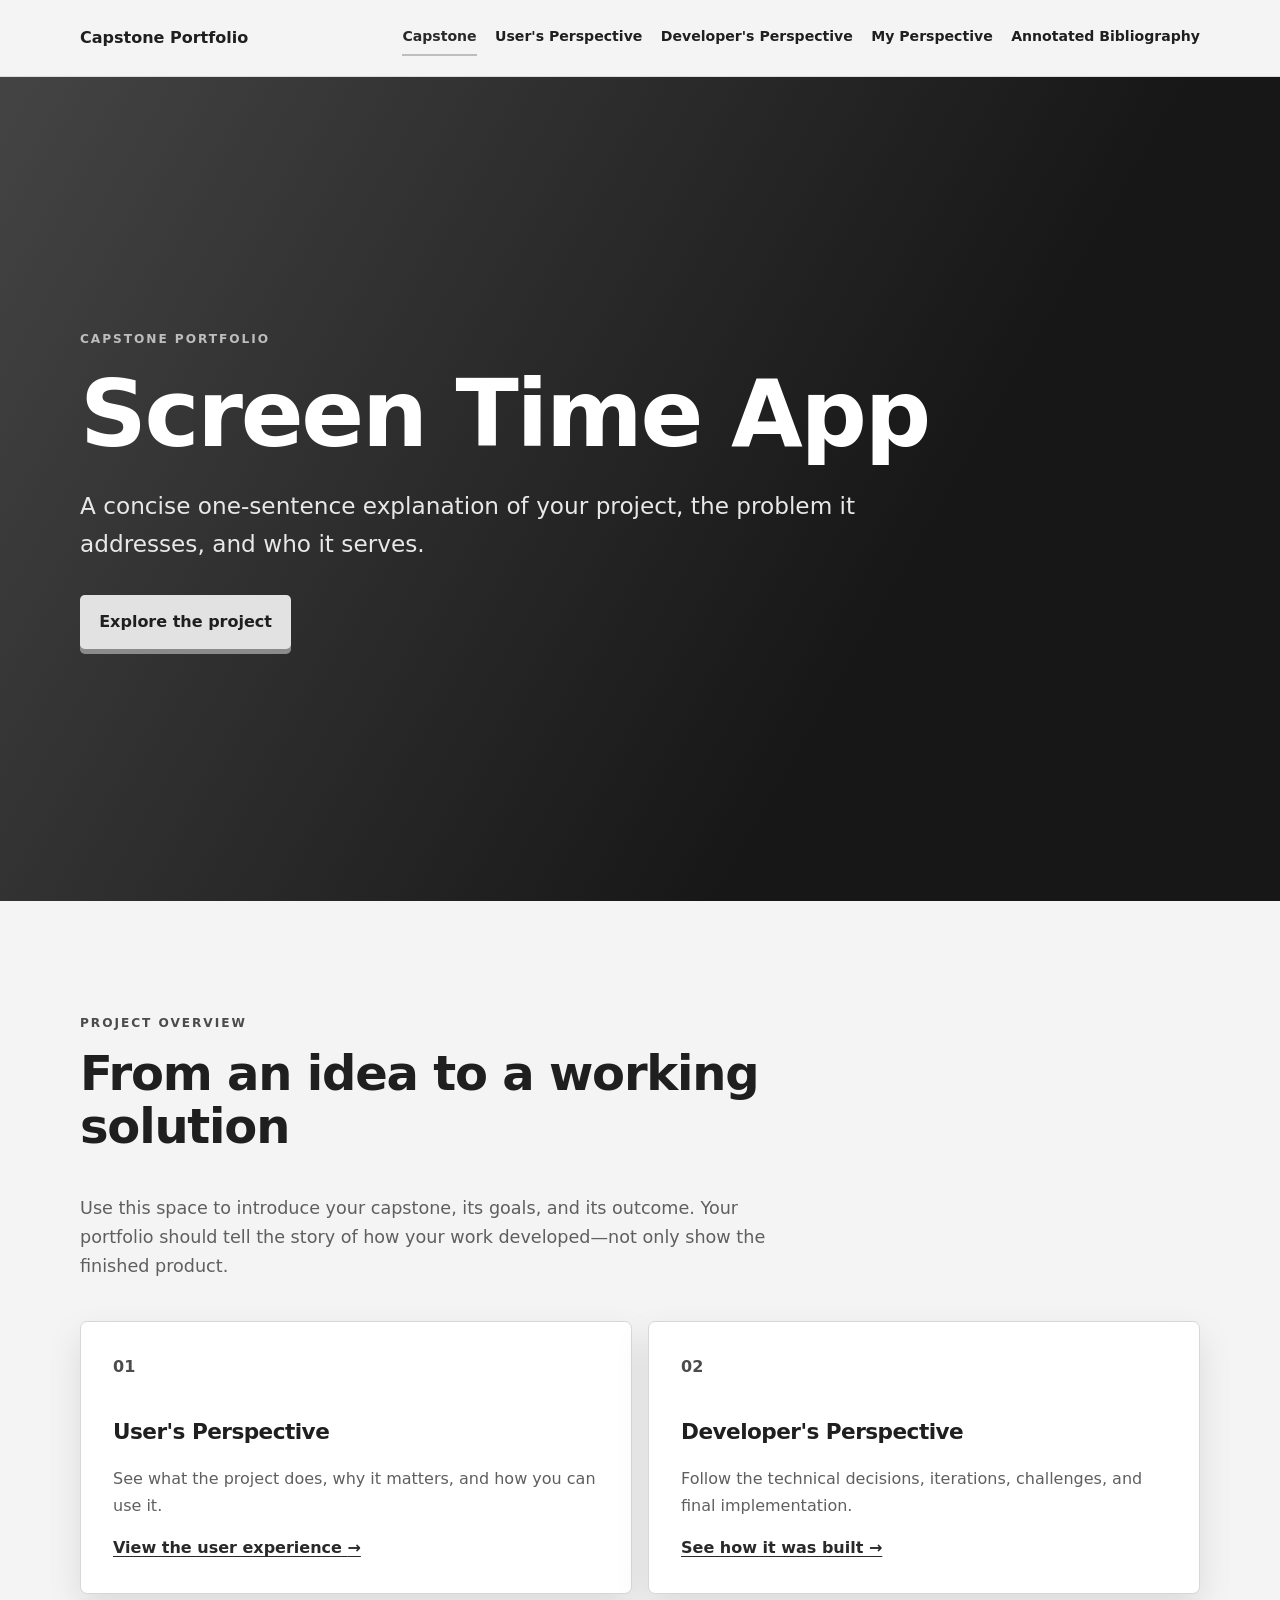
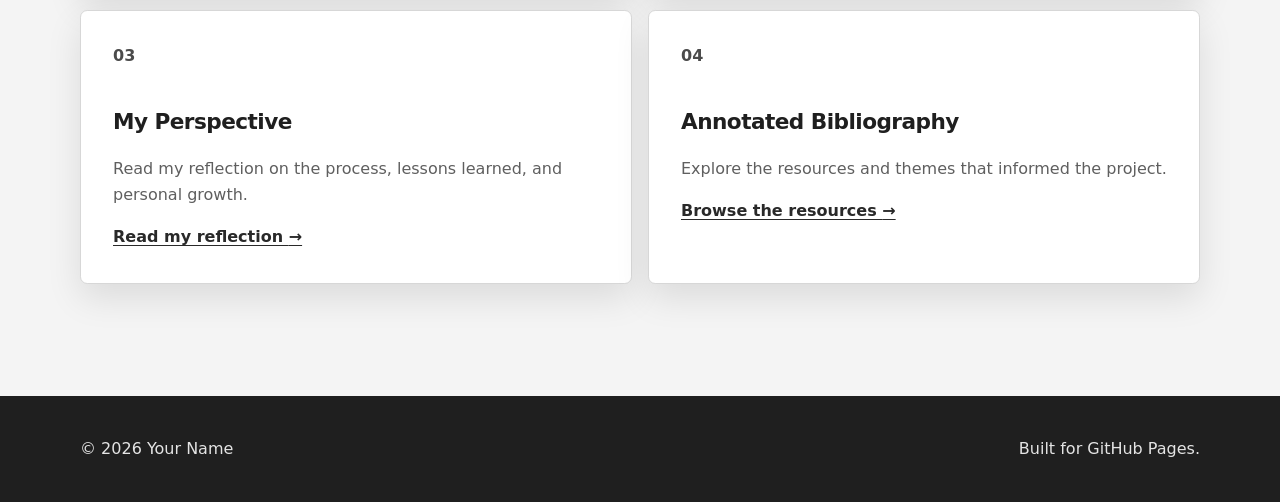
==== index.html @ 264e888e "Template Website, HTML, CSS, JS" ====
<!doctype html>
<html lang="en">
  <head>
    <meta charset="UTF-8">
    <meta name="viewport" content="width=device-width, initial-scale=1.0">
    <meta name="description" content="A portfolio documenting the process, outcomes, and reflections from my capstone project.">
    <title>Capstone | Capstone Portfolio</title>
    <link rel="stylesheet" href="css/styles.css">
    <script src="js/main.js" defer></script>
  </head>
  <body>
    <a class="skip-link" href="#main-content">Skip to main content</a>
    <header class="site-header">
      <nav class="navbar container" aria-label="Main navigation">
        <a class="site-name" href="index.html">Capstone Portfolio</a>
        <button class="nav-toggle" type="button" aria-expanded="false" aria-controls="primary-navigation">
          <span class="sr-only">Toggle navigation</span>
          <span aria-hidden="true">Menu</span>
        </button>
        <ul class="nav-links" id="primary-navigation">
          <li><a href="index.html" aria-current="page">Capstone</a></li>
          <li><a href="users-perspective.html">User's Perspective</a></li>
          <li><a href="developers-perspective.html">Developer's Perspective</a></li>
          <li><a href="my-perspective.html">My Perspective</a></li>
          <li><a href="annotated-bibliography.html">Annotated Bibliography</a></li>
        </ul>
      </nav>
    </header>

    <main id="main-content">
      <section class="hero">
        <div class="container hero-content">
          <p class="eyebrow">Capstone Portfolio</p>
          <h1>Screen Time App</h1>
          <p class="lead">A concise one-sentence explanation of your project, the problem it addresses, and who it serves.</p>
          <a class="button" href="users-perspective.html">Explore the project</a>
        </div>
      </section>

      <section class="section container" aria-labelledby="overview-title">
        <div class="section-heading">
          <p class="eyebrow">Project overview</p>
          <h2 id="overview-title">From an idea to a working solution</h2>
          <p>Use this space to introduce your capstone, its goals, and its outcome. Your portfolio should tell the story of how your work developed—not only show the finished product.</p>
        </div>
        <div class="card-grid">
          <article class="card">
            <span class="card-number" aria-hidden="true">01</span>
            <h3>User's Perspective</h3>
            <p>See what the project does, why it matters, and how you can use it.</p>
            <a href="users-perspective.html">View the user experience <span aria-hidden="true">→</span></a>
          </article>
          <article class="card">
            <span class="card-number" aria-hidden="true">02</span>
            <h3>Developer's Perspective</h3>
            <p>Follow the technical decisions, iterations, challenges, and final implementation.</p>
            <a href="developers-perspective.html">See how it was built <span aria-hidden="true">→</span></a>
          </article>
          <article class="card">
            <span class="card-number" aria-hidden="true">03</span>
            <h3>My Perspective</h3>
            <p>Read my reflection on the process, lessons learned, and personal growth.</p>
            <a href="my-perspective.html">Read my reflection <span aria-hidden="true">→</span></a>
          </article>
          <article class="card">
            <span class="card-number" aria-hidden="true">04</span>
            <h3>Annotated Bibliography</h3>
            <p>Explore the resources and themes that informed the project.</p>
            <a href="annotated-bibliography.html">Browse the resources <span aria-hidden="true">→</span></a>
          </article>
        </div>
      </section>
    </main>

    <footer class="site-footer">
      <div class="container footer-content">
        <p>© <span data-current-year></span> Your Name</p>
        <p>Built for GitHub Pages.</p>
      </div>
    </footer>
  </body>
</html>
---- css/styles.css ----
:root {
  --ink: #1f1f1f;
  --muted: #5f5f5f;
  --paper: #f4f4f4;
  --surface: #ffffff;
  --accent: #4b4b4b;
  --accent-dark: #292929;
  --highlight: #bdbdbd;
  --line: #d7d7d7;
  --max-width: 1120px;
  --shadow: 0 14px 35px rgb(0 0 0 / 10%);
}

* { box-sizing: border-box; }
html { scroll-behavior: smooth; }
body { margin: 0; color: var(--ink); background: var(--paper); font-family: Inter, ui-sans-serif, system-ui, -apple-system, BlinkMacSystemFont, "Segoe UI", sans-serif; line-height: 1.65; }
a { color: var(--accent-dark); text-underline-offset: 0.2em; }
a:hover { color: var(--accent); }
h1, h2, h3 { margin-top: 0; line-height: 1.12; letter-spacing: -0.025em; }
h1 { max-width: 15ch; margin-bottom: 1.25rem; font-size: clamp(2.8rem, 8vw, 5.8rem); }
h2 { font-size: clamp(2rem, 4vw, 3rem); }
h3 { font-size: 1.35rem; }
p { margin-top: 0; }

.container { width: min(calc(100% - 2rem), var(--max-width)); margin-inline: auto; }
.narrow { max-width: 760px; }
.section { padding-block: clamp(4rem, 9vw, 7rem); }
.sr-only { position: absolute; width: 1px; height: 1px; padding: 0; margin: -1px; overflow: hidden; clip: rect(0, 0, 0, 0); white-space: nowrap; border: 0; }
.skip-link { position: fixed; top: 0.75rem; left: 0.75rem; z-index: 100; padding: 0.65rem 1rem; color: white; background: var(--ink); transform: translateY(-150%); }
.skip-link:focus { transform: translateY(0); }

.site-header { position: sticky; top: 0; z-index: 50; border-bottom: 1px solid rgb(215 215 215 / 85%); background: rgb(244 244 244 / 95%); backdrop-filter: blur(10px); }
.navbar { min-height: 4.75rem; display: flex; align-items: center; justify-content: space-between; gap: 2rem; }
.site-name { color: var(--ink); font-weight: 800; text-decoration: none; white-space: nowrap; }
.nav-links { display: flex; align-items: center; gap: 1.15rem; margin: 0; padding: 0; list-style: none; }
.nav-links a { display: block; padding-block: 0.35rem; color: var(--ink); font-size: 0.88rem; font-weight: 650; text-decoration: none; border-bottom: 2px solid transparent; }
.nav-links a:hover, .nav-links a[aria-current="page"] { color: var(--accent-dark); border-color: var(--highlight); }
.nav-toggle { display: none; padding: 0.55rem 0.75rem; color: var(--ink); background: transparent; border: 1px solid var(--ink); border-radius: 0.35rem; font: inherit; font-weight: 700; }

.hero { min-height: calc(100vh - 4.75rem); display: grid; align-items: center; color: white; background: linear-gradient(120deg, #444444, #171717 68%); }
.hero-content { padding-block: 5rem; }
.hero .lead { max-width: 60ch; color: #e8e8e8; }
.eyebrow { margin-bottom: 0.85rem; color: var(--accent); font-size: 0.76rem; font-weight: 850; letter-spacing: 0.16em; text-transform: uppercase; }
.hero .eyebrow { color: var(--highlight); }
.lead { max-width: 65ch; margin-bottom: 2rem; color: var(--muted); font-size: clamp(1.15rem, 2.5vw, 1.45rem); }
.button { display: inline-block; padding: 0.85rem 1.2rem; color: var(--ink); background: #e2e2e2; border-radius: 0.3rem; font-weight: 800; text-decoration: none; box-shadow: 0 5px 0 #8b8b8b; transition: transform 150ms ease, box-shadow 150ms ease; }
.button:hover { color: var(--ink); background: #f1f1f1; transform: translateY(-2px); box-shadow: 0 7px 0 #8b8b8b; }

.section-heading { max-width: 720px; margin-bottom: 2.5rem; }
.section-heading > p:last-child { color: var(--muted); font-size: 1.1rem; }
.card-grid { display: grid; grid-template-columns: repeat(2, 1fr); gap: 1rem; }
.card { padding: 2rem; background: var(--surface); border: 1px solid var(--line); border-radius: 0.45rem; box-shadow: var(--shadow); }
.card-number { display: inline-block; margin-bottom: 2.5rem; color: var(--accent); font-weight: 850; }
.card p { color: var(--muted); }
.card a { font-weight: 750; }

.page-hero { padding-block: clamp(4.5rem, 10vw, 8rem); border-bottom: 1px solid var(--line); background: var(--surface); }
.page-hero h1 { max-width: 18ch; font-size: clamp(2.7rem, 7vw, 5rem); }
.prose > section + section { margin-top: 4rem; padding-top: 4rem; border-top: 1px solid var(--line); }
.prose p, .prose li { color: var(--muted); font-size: 1.05rem; }
.prose blockquote { margin: 2rem 0 0; padding: 1.5rem 1.75rem; color: var(--ink); background: #e8e8e8; border-left: 5px solid var(--accent); font-size: 1.3rem; font-weight: 650; }
.placeholder { aspect-ratio: 16 / 9; display: grid; place-items: center; margin-top: 2rem; padding: 2rem; color: var(--muted); background: repeating-linear-gradient(135deg, #fff, #fff 12px, #eeeeee 12px, #eeeeee 24px); border: 2px dashed #999999; border-radius: 0.4rem; text-align: center; }
.placeholder span { padding: 0.5rem 0.75rem; background: var(--surface); }
.timeline { margin: 2rem 0 0; padding-left: 1.5rem; border-left: 3px solid var(--highlight); list-style: none; }
.timeline li { position: relative; padding: 0 0 2rem 1.5rem; }
.timeline li::before { position: absolute; top: 0.35rem; left: -2.05rem; width: 0.85rem; height: 0.85rem; content: ""; background: var(--accent); border: 3px solid var(--paper); border-radius: 50%; }
.timeline h3 { margin-bottom: 0.5rem; }

.bibliography { display: grid; gap: 5rem; }
.theme { display: grid; grid-template-columns: 0.85fr 1.15fr; gap: clamp(2rem, 7vw, 5rem); padding-bottom: 5rem; border-bottom: 1px solid var(--line); }
.annotation { color: var(--muted); }
.source-list { margin: 0; padding: 0; list-style: none; }
.source-list li { padding: 1.5rem; background: var(--surface); border-left: 4px solid var(--accent); }
.source-list li + li { margin-top: 1rem; }
.source-list p { margin-bottom: 0.35rem; }

.site-footer { padding-block: 2.5rem; color: #e4e4e4; background: var(--ink); }
.footer-content { display: flex; justify-content: space-between; gap: 1rem; }
.footer-content p { margin: 0; }

:focus-visible { outline: 3px solid var(--highlight); outline-offset: 4px; }
@media (max-width: 850px) {
  .nav-toggle { display: inline-block; }
  .nav-links { position: absolute; top: 100%; right: 0; left: 0; display: none; padding: 1rem; background: var(--paper); border-bottom: 1px solid var(--line); box-shadow: var(--shadow); }
  .nav-links.is-open { display: block; }
  .nav-links a { padding: 0.75rem; }
  .card-grid, .theme { grid-template-columns: 1fr; }
}
@media (max-width: 560px) {
  .card-grid { grid-template-columns: 1fr; }
  .footer-content { flex-direction: column; }
}
@media (prefers-reduced-motion: reduce) {
  html { scroll-behavior: auto; }
  *, *::before, *::after { transition-duration: 0.01ms !important; }
}
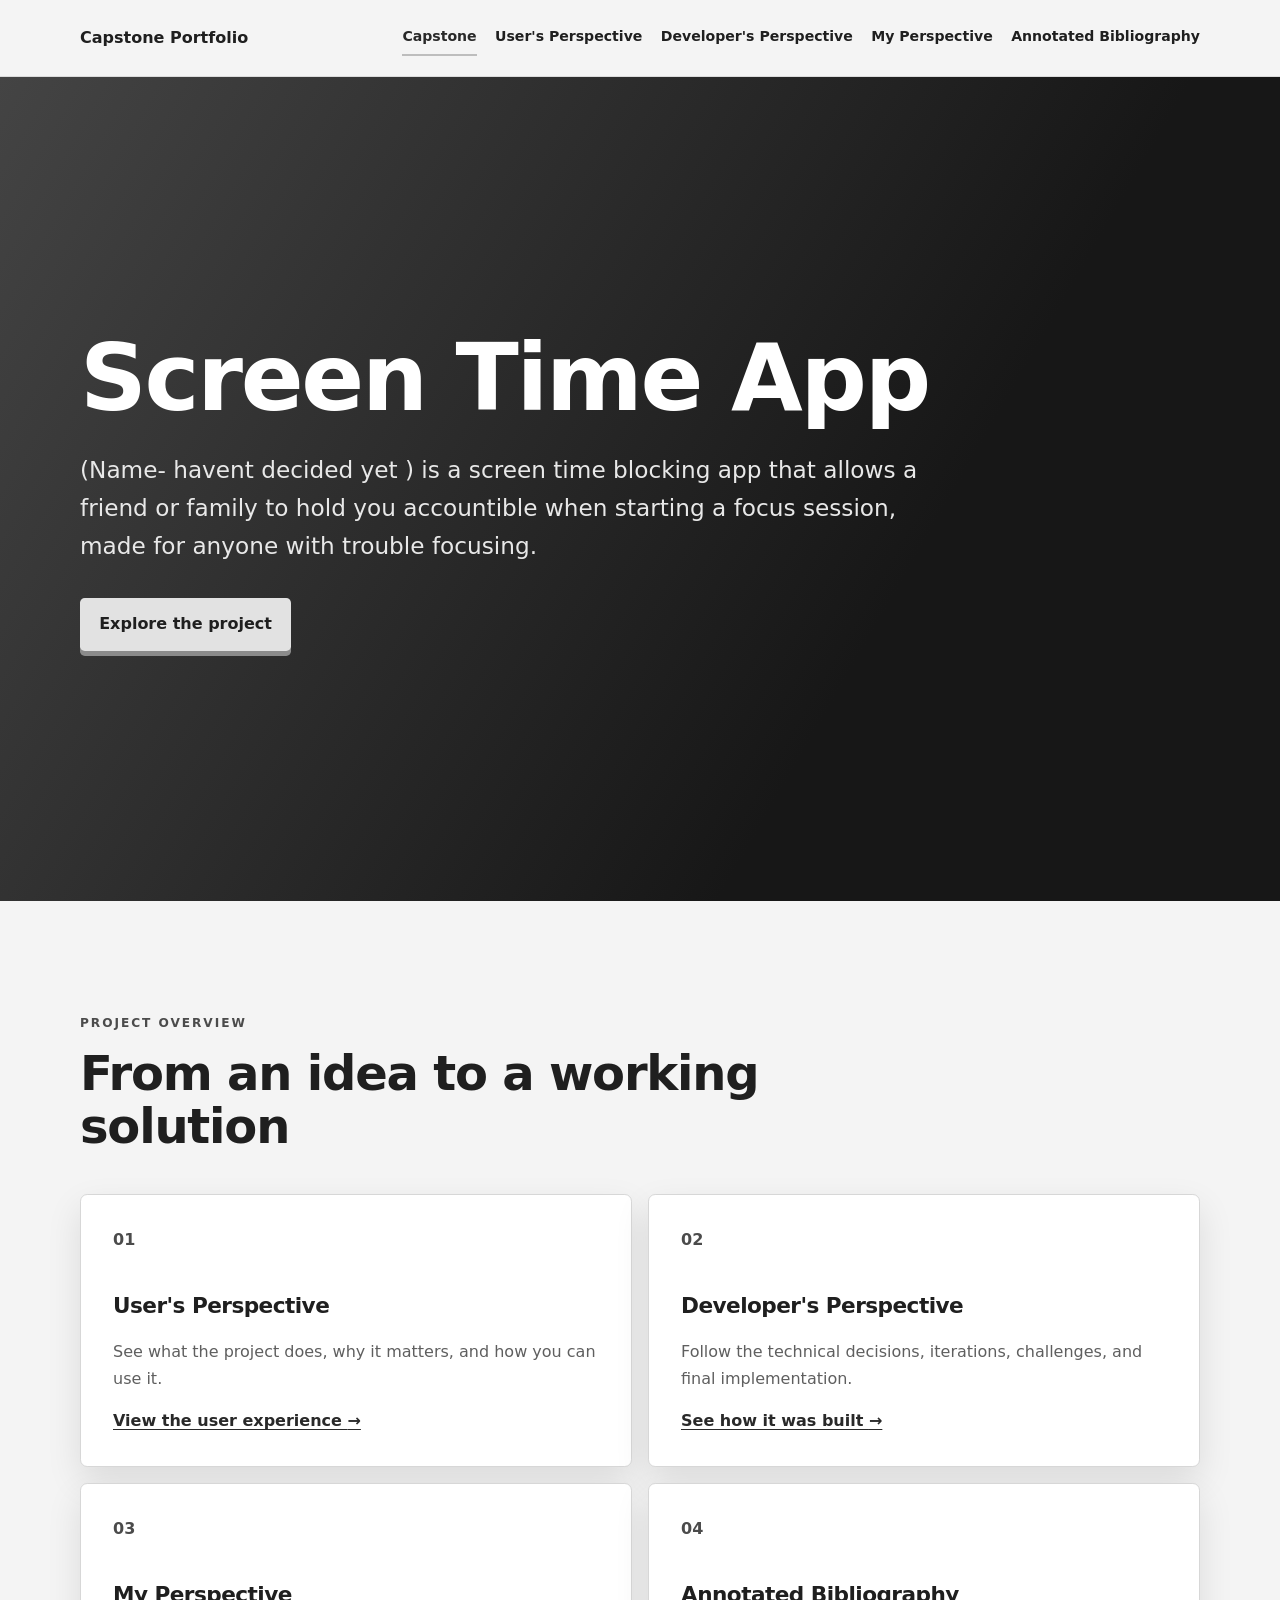
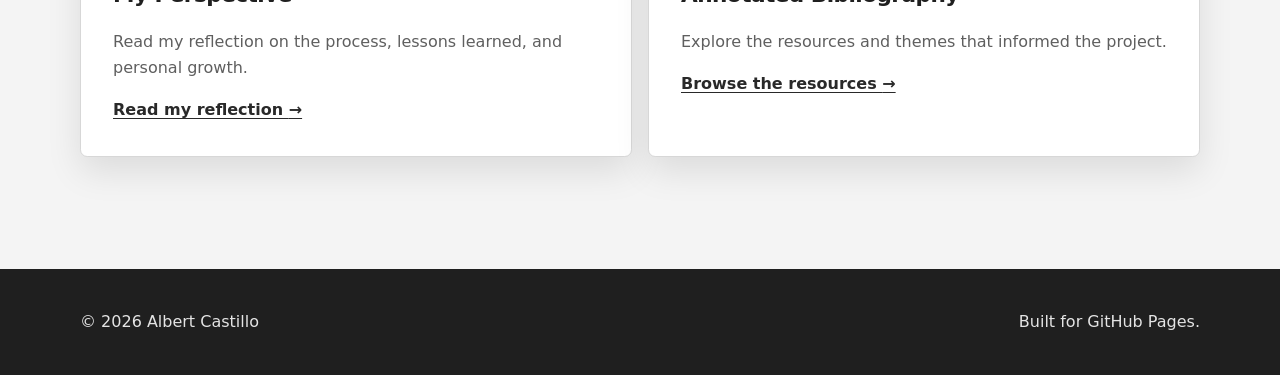
==== commit 09e56ac1: "Capstone portfolio draft" ====
--- a/index.html
+++ b/index.html
@@ -30,9 +30,8 @@
     <main id="main-content">
       <section class="hero">
         <div class="container hero-content">
-          <p class="eyebrow">Capstone Portfolio</p>
           <h1>Screen Time App</h1>
-          <p class="lead">A concise one-sentence explanation of your project, the problem it addresses, and who it serves.</p>
+          <p class="lead">(Name- havent decided yet ) is a screen time blocking app that allows a friend or family to hold you accountible when starting a focus session, made for anyone with trouble focusing.</p>
           <a class="button" href="users-perspective.html">Explore the project</a>
         </div>
       </section>
@@ -41,7 +40,7 @@
         <div class="section-heading">
           <p class="eyebrow">Project overview</p>
           <h2 id="overview-title">From an idea to a working solution</h2>
-          <p>Use this space to introduce your capstone, its goals, and its outcome. Your portfolio should tell the story of how your work developed—not only show the finished product.</p>
+        
         </div>
         <div class="card-grid">
           <article class="card">
@@ -74,7 +73,7 @@
 
     <footer class="site-footer">
       <div class="container footer-content">
-        <p>© <span data-current-year></span> Your Name</p>
+        <p>© <span data-current-year></span> Albert Castillo</p>
         <p>Built for GitHub Pages.</p>
       </div>
     </footer>
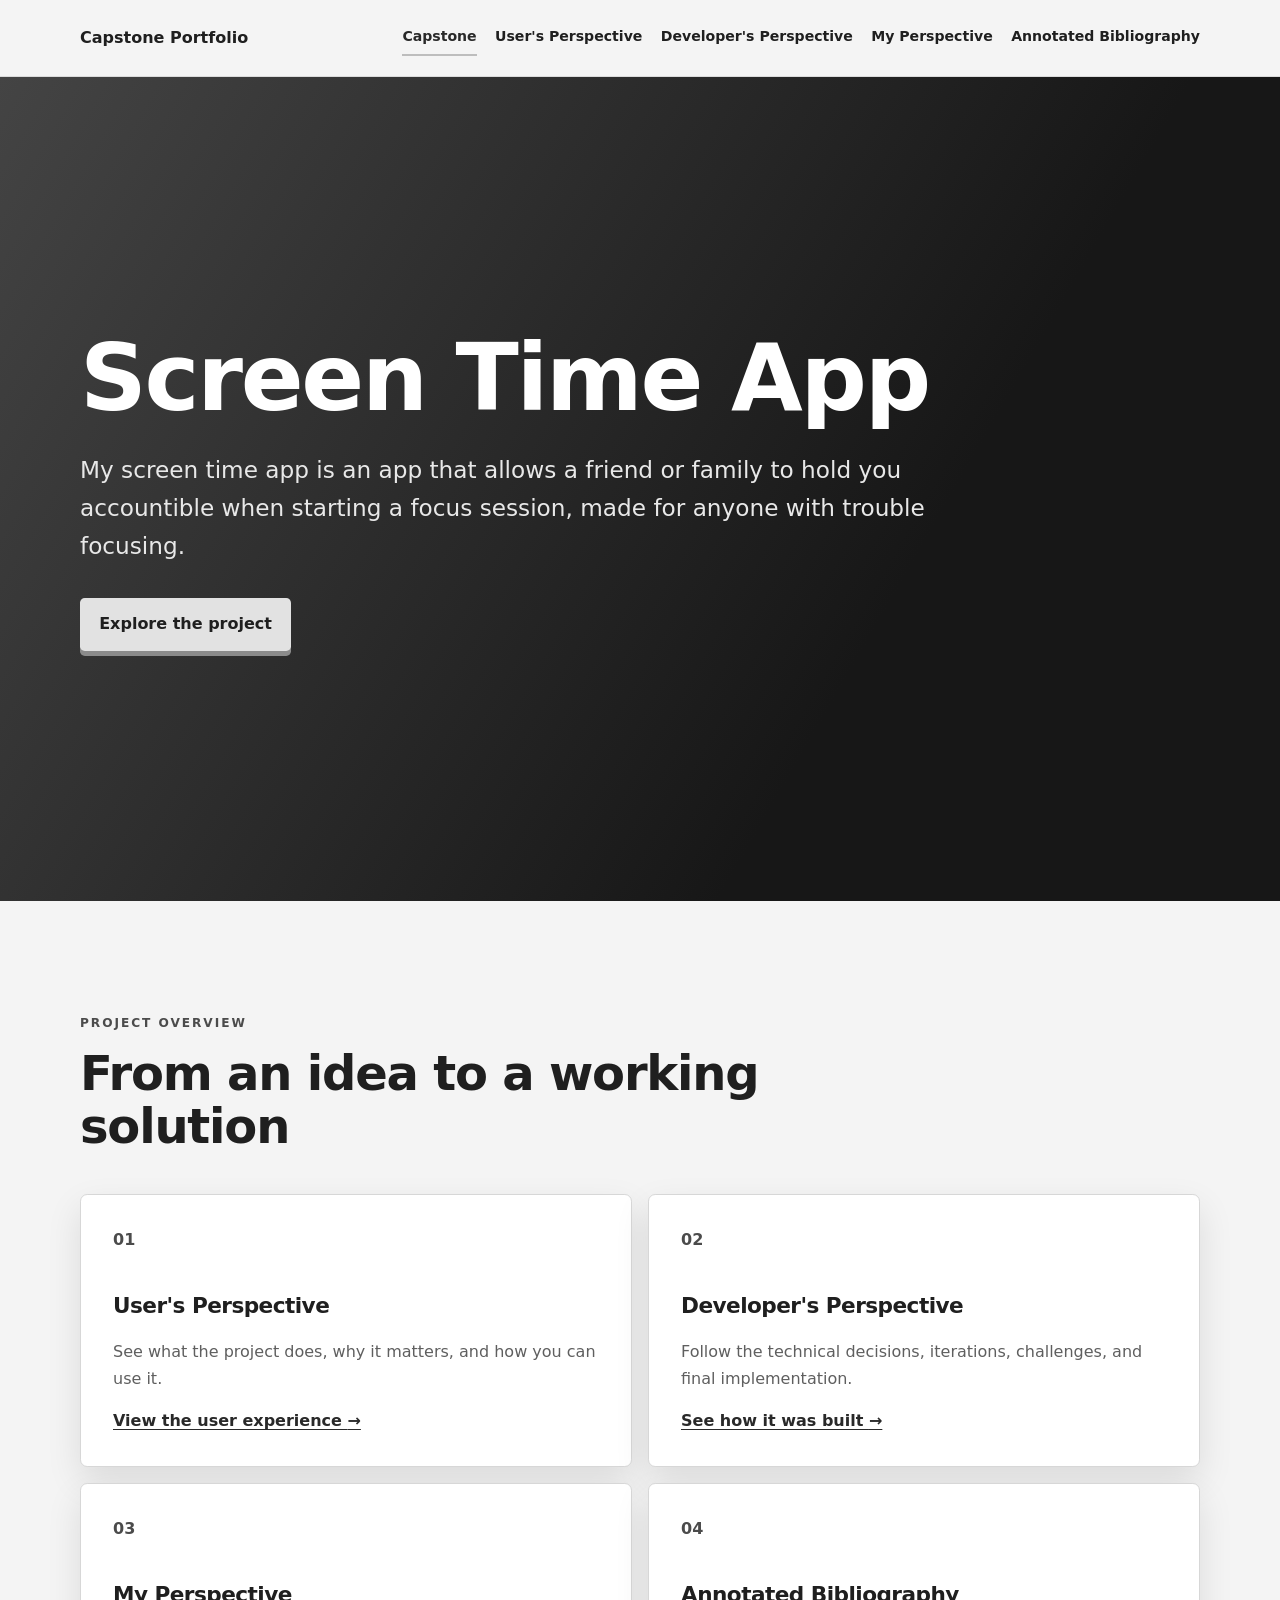
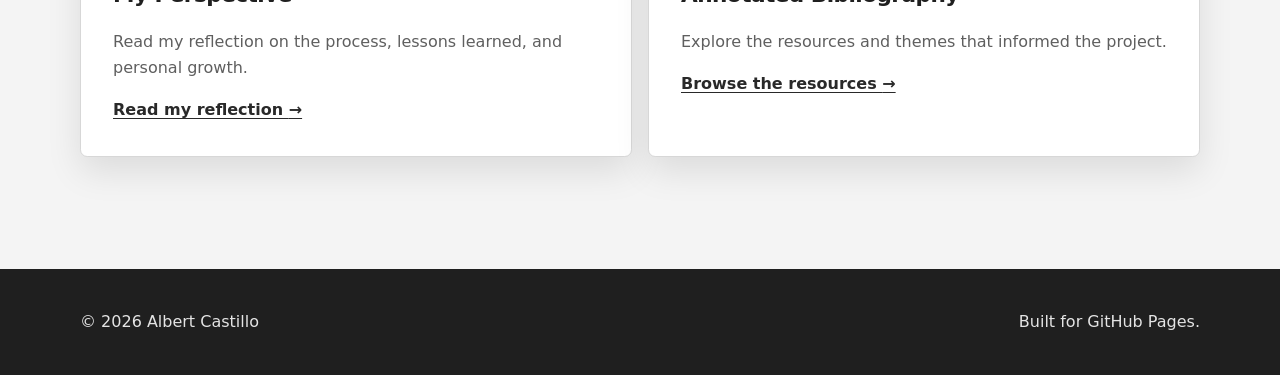
==== commit d2143da6: "Completed Developers Perspective page" ====
--- a/index.html
+++ b/index.html
@@ -31,7 +31,7 @@
       <section class="hero">
         <div class="container hero-content">
           <h1>Screen Time App</h1>
-          <p class="lead">(Name- havent decided yet ) is a screen time blocking app that allows a friend or family to hold you accountible when starting a focus session, made for anyone with trouble focusing.</p>
+          <p class="lead">My screen time app is an app that allows a friend or family to hold you accountible when starting a focus session, made for anyone with trouble focusing.</p>
           <a class="button" href="users-perspective.html">Explore the project</a>
         </div>
       </section>
--- a/css/styles.css
+++ b/css/styles.css
@@ -66,13 +66,56 @@
 .timeline li::before { position: absolute; top: 0.35rem; left: -2.05rem; width: 0.85rem; height: 0.85rem; content: ""; background: var(--accent); border: 3px solid var(--paper); border-radius: 50%; }
 .timeline h3 { margin-bottom: 0.5rem; }
 
+.developer-hero h1 { max-width: 22ch; }
+.section-nav { position: sticky; top: 4.75rem; z-index: 30; overflow-x: auto; border-bottom: 1px solid var(--line); background: rgb(244 244 244 / 96%); backdrop-filter: blur(10px); }
+.section-nav .container { display: flex; gap: 1.25rem; padding-block: 0.85rem; white-space: nowrap; }
+.section-nav a { font-size: 0.85rem; font-weight: 750; text-decoration: none; }
+.developer-page { max-width: 980px; }
+.developer-section { scroll-margin-top: 9rem; }
+.developer-section + .developer-section { margin-top: 6rem; padding-top: 6rem; border-top: 1px solid var(--line); }
+.section-intro { max-width: 760px; margin-bottom: 2rem; }
+.artifact-grid, .decision-grid { display: grid; grid-template-columns: repeat(2, minmax(0, 1fr)); gap: 1.25rem; margin-top: 2rem; }
+.artifact-card, .decision-grid article, .implementation-card { padding: 1.5rem; background: var(--surface); border: 1px solid var(--line); border-radius: 0.45rem; box-shadow: var(--shadow); }
+.artifact-placeholder { border: 2px dashed #8b8b8b; box-shadow: none; }
+.prose .artifact-label { margin-bottom: 0.55rem; color: var(--accent); font-size: 0.75rem !important; font-weight: 850; letter-spacing: 0.12em; text-transform: uppercase; }
+.draft-note { align-self: stretch; padding: 1.5rem; color: var(--ink); background: #e8e8e8; border-left: 5px solid var(--accent); }
+.draft-note p { margin-bottom: 0; color: var(--muted); }
+.compact-timeline { max-width: 760px; }
+.decision-grid ul, .tech-list { margin-bottom: 0; }
+.tech-list { display: grid; grid-template-columns: repeat(2, minmax(0, 1fr)); gap: 0.75rem 2rem; padding: 1.5rem 1.5rem 1.5rem 2.75rem; background: var(--surface); border-radius: 0.45rem; }
+.artifact-figure { margin: 2.5rem 0 1.5rem; }
+.artifact-figure img { display: block; width: 100%; height: auto; border: 1px solid var(--line); border-radius: 0.45rem; }
+.artifact-figure figcaption { margin-top: 0.75rem; color: var(--muted); font-size: 0.95rem; font-style: italic; text-align: center; }
+.figure-gallery { display: grid; grid-template-columns: repeat(2, minmax(0, 1fr)); gap: 1.5rem; margin-top: 2.5rem; }
+.figure-gallery .artifact-figure { display: flex; flex-direction: column; margin: 0; padding: 1.25rem; background: var(--surface); border: 1px solid var(--line); border-radius: 0.45rem; }
+.figure-gallery .wide-figure { grid-column: 1 / -1; }
+.ui-comparison > .artifact-figure:not(.wide-figure) img { width: auto; max-width: 100%; max-height: 620px; margin-inline: auto; object-fit: contain; }
+.figure-gallery .wide-figure img { border: 0; }
+.implementation-grid { display: grid; grid-template-columns: 1fr; gap: 1.5rem; }
+.implementation-card { display: grid; grid-template-columns: minmax(0, 0.9fr) minmax(0, 1.1fr); gap: clamp(1.5rem, 4vw, 3rem); align-items: start; }
+.section-summary { font-size: 1.15rem !important; }
+.implementation-card h4 { margin-bottom: 0.5rem; }
+.implementation-copy > :last-child, .implementation-reference > :last-child { margin-bottom: 0; }
+.implementation-reference { align-self: center; padding: 1.5rem; background: var(--paper); border-left: 4px solid var(--accent); }
+.implementation-artifact { align-self: center; margin: 0; }
+.implementation-artifact img { max-height: 660px; object-fit: contain; background: #fff; }
+.implementation-artifact-wide img { max-height: none; }
+.topic-ideas { margin-bottom: 0; padding-left: 1.2rem; }
+.topic-ideas li { font-size: 0.95rem; }
+.mini-placeholder { display: grid; min-height: 9rem; place-items: center; margin-block: 1.25rem; padding: 1rem; color: var(--muted); background: repeating-linear-gradient(135deg, #f7f7f7, #f7f7f7 12px, #e8e8e8 12px, #e8e8e8 24px); border: 2px dashed #8b8b8b; border-radius: 0.35rem; font-weight: 750; text-align: center; }
+.prompt-copy { margin-bottom: 0; font-size: 0.95rem !important; }
+.next-steps-list { display: grid; grid-template-columns: repeat(2, minmax(0, 1fr)); gap: 0.75rem 2rem; padding: 1.5rem 1.5rem 1.5rem 2.75rem; background: var(--surface); border: 1px solid var(--line); border-radius: 0.45rem; box-shadow: var(--shadow); }
+.next-steps-list li { margin: 0; }
+
 .bibliography { display: grid; gap: 5rem; }
 .theme { display: grid; grid-template-columns: 0.85fr 1.15fr; gap: clamp(2rem, 7vw, 5rem); padding-bottom: 5rem; border-bottom: 1px solid var(--line); }
 .annotation { color: var(--muted); }
 .source-list { margin: 0; padding: 0; list-style: none; }
 .source-list li { padding: 1.5rem; background: var(--surface); border-left: 4px solid var(--accent); }
 .source-list li + li { margin-top: 1rem; }
-.source-list p { margin-bottom: 0.35rem; }
+.source-list p { margin: 0; }
+.citation { padding-left: 1.75rem; text-indent: -1.75rem; overflow-wrap: anywhere; }
+.citation a { font-weight: 650; }
 
 .site-footer { padding-block: 2.5rem; color: #e4e4e4; background: var(--ink); }
 .footer-content { display: flex; justify-content: space-between; gap: 1rem; }
@@ -84,10 +127,11 @@
   .nav-links { position: absolute; top: 100%; right: 0; left: 0; display: none; padding: 1rem; background: var(--paper); border-bottom: 1px solid var(--line); box-shadow: var(--shadow); }
   .nav-links.is-open { display: block; }
   .nav-links a { padding: 0.75rem; }
-  .card-grid, .theme { grid-template-columns: 1fr; }
+  .card-grid, .theme, .implementation-grid, .implementation-card { grid-template-columns: 1fr; }
 }
 @media (max-width: 560px) {
-  .card-grid { grid-template-columns: 1fr; }
+  .card-grid, .artifact-grid, .decision-grid, .tech-list, .figure-gallery, .next-steps-list { grid-template-columns: 1fr; }
+  .figure-gallery .wide-figure { grid-column: auto; }
   .footer-content { flex-direction: column; }
 }
 @media (prefers-reduced-motion: reduce) {
